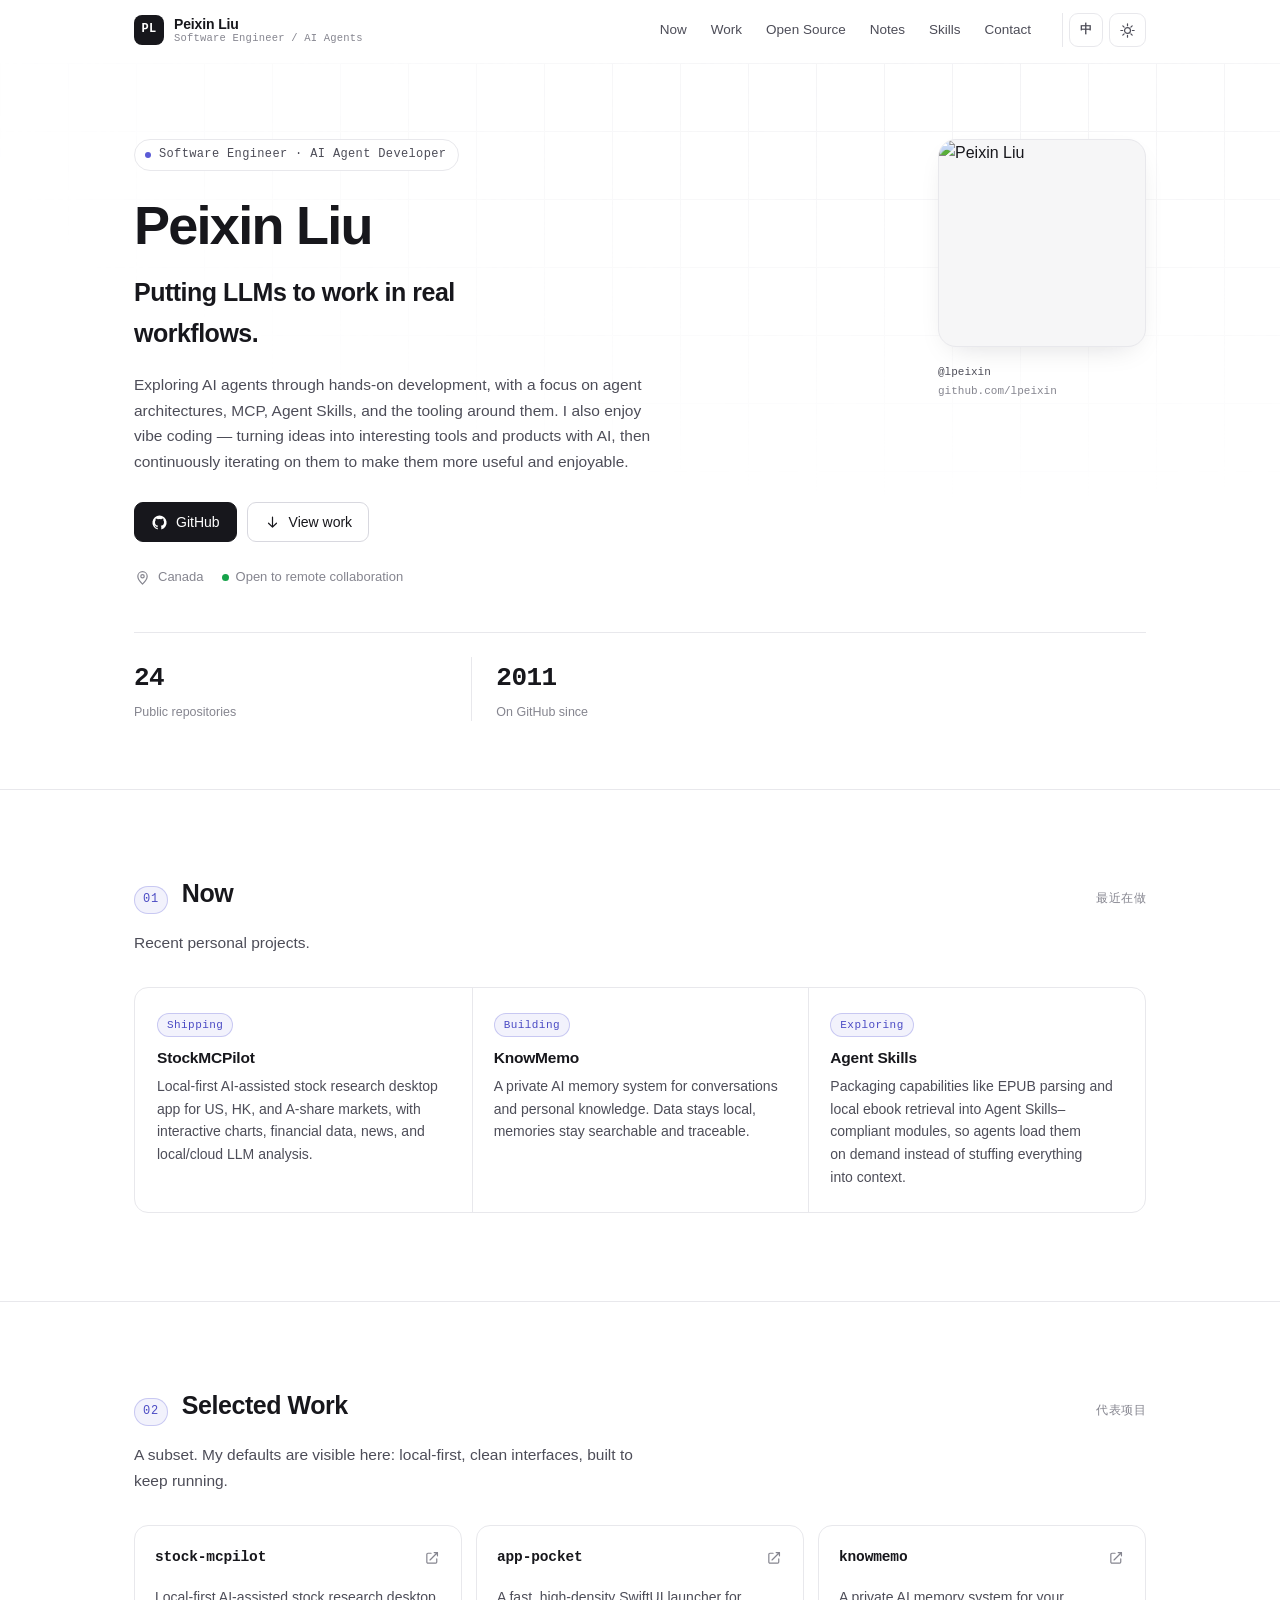
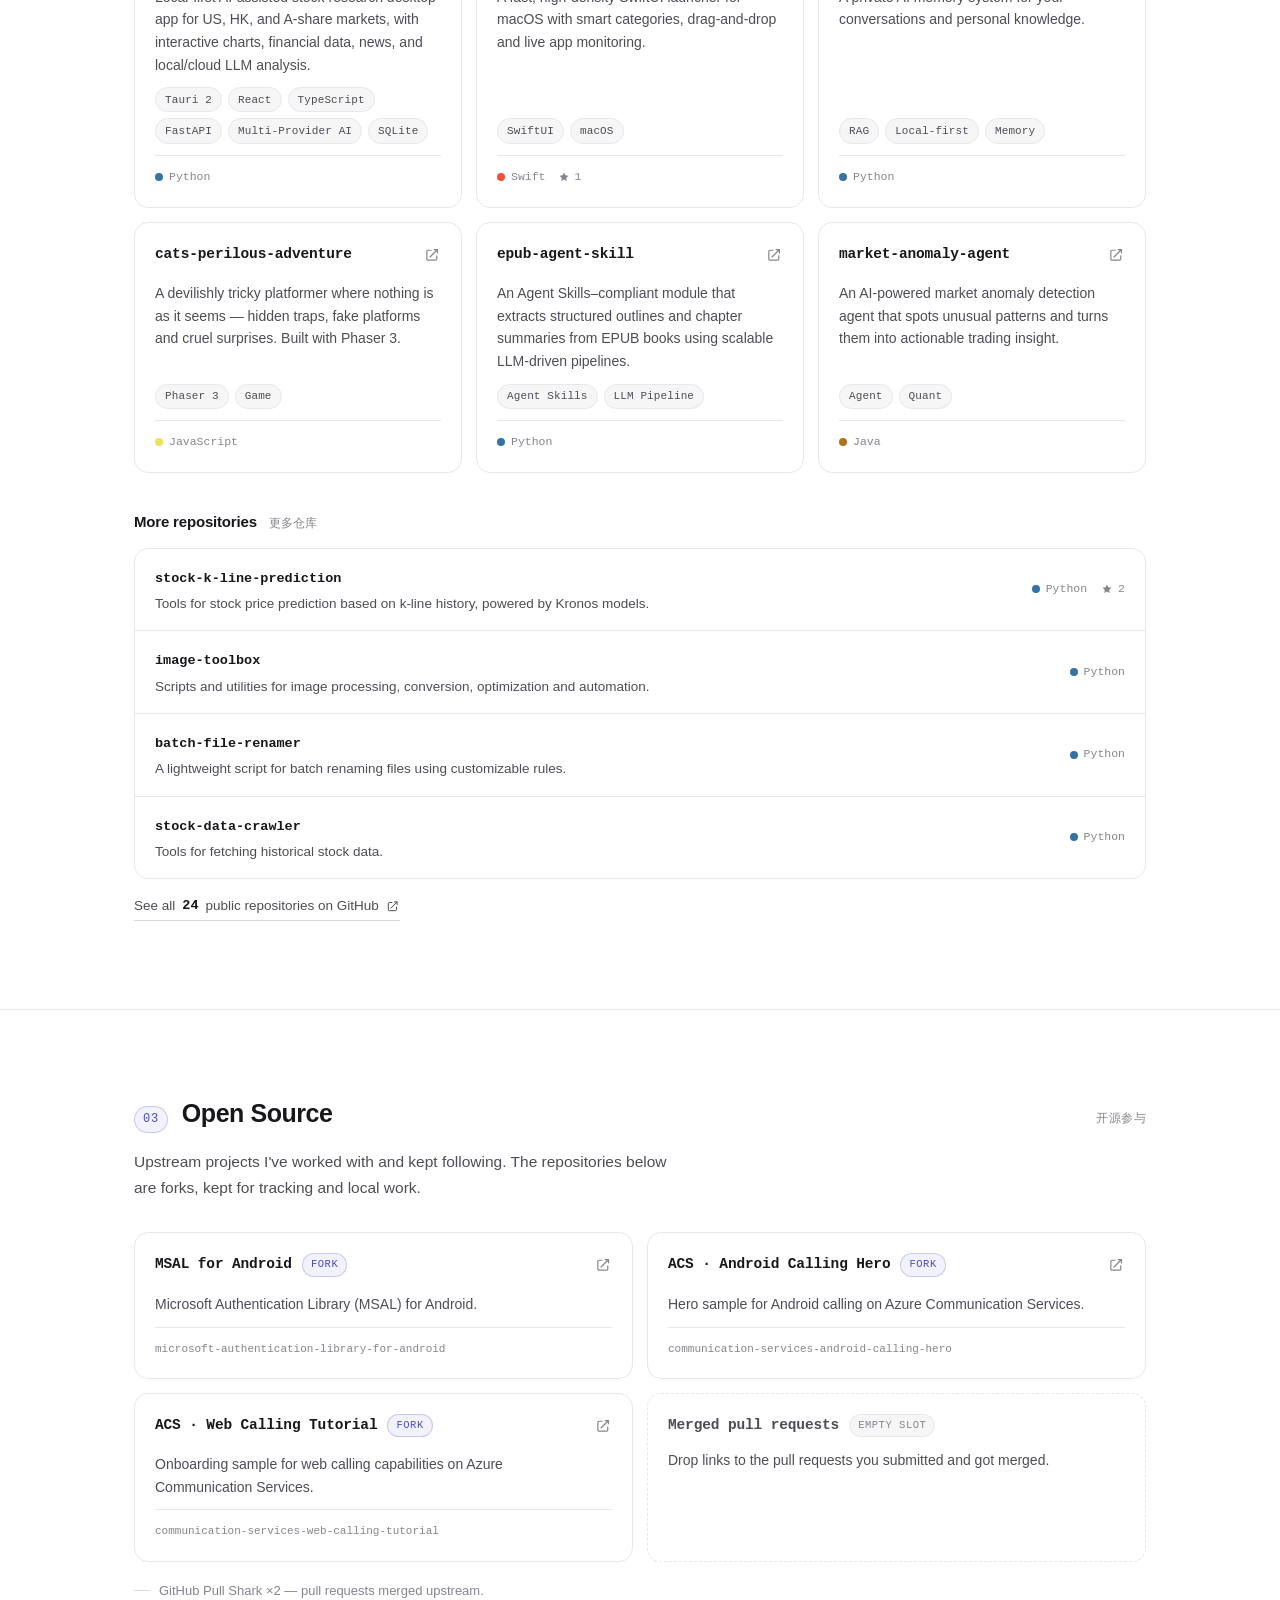
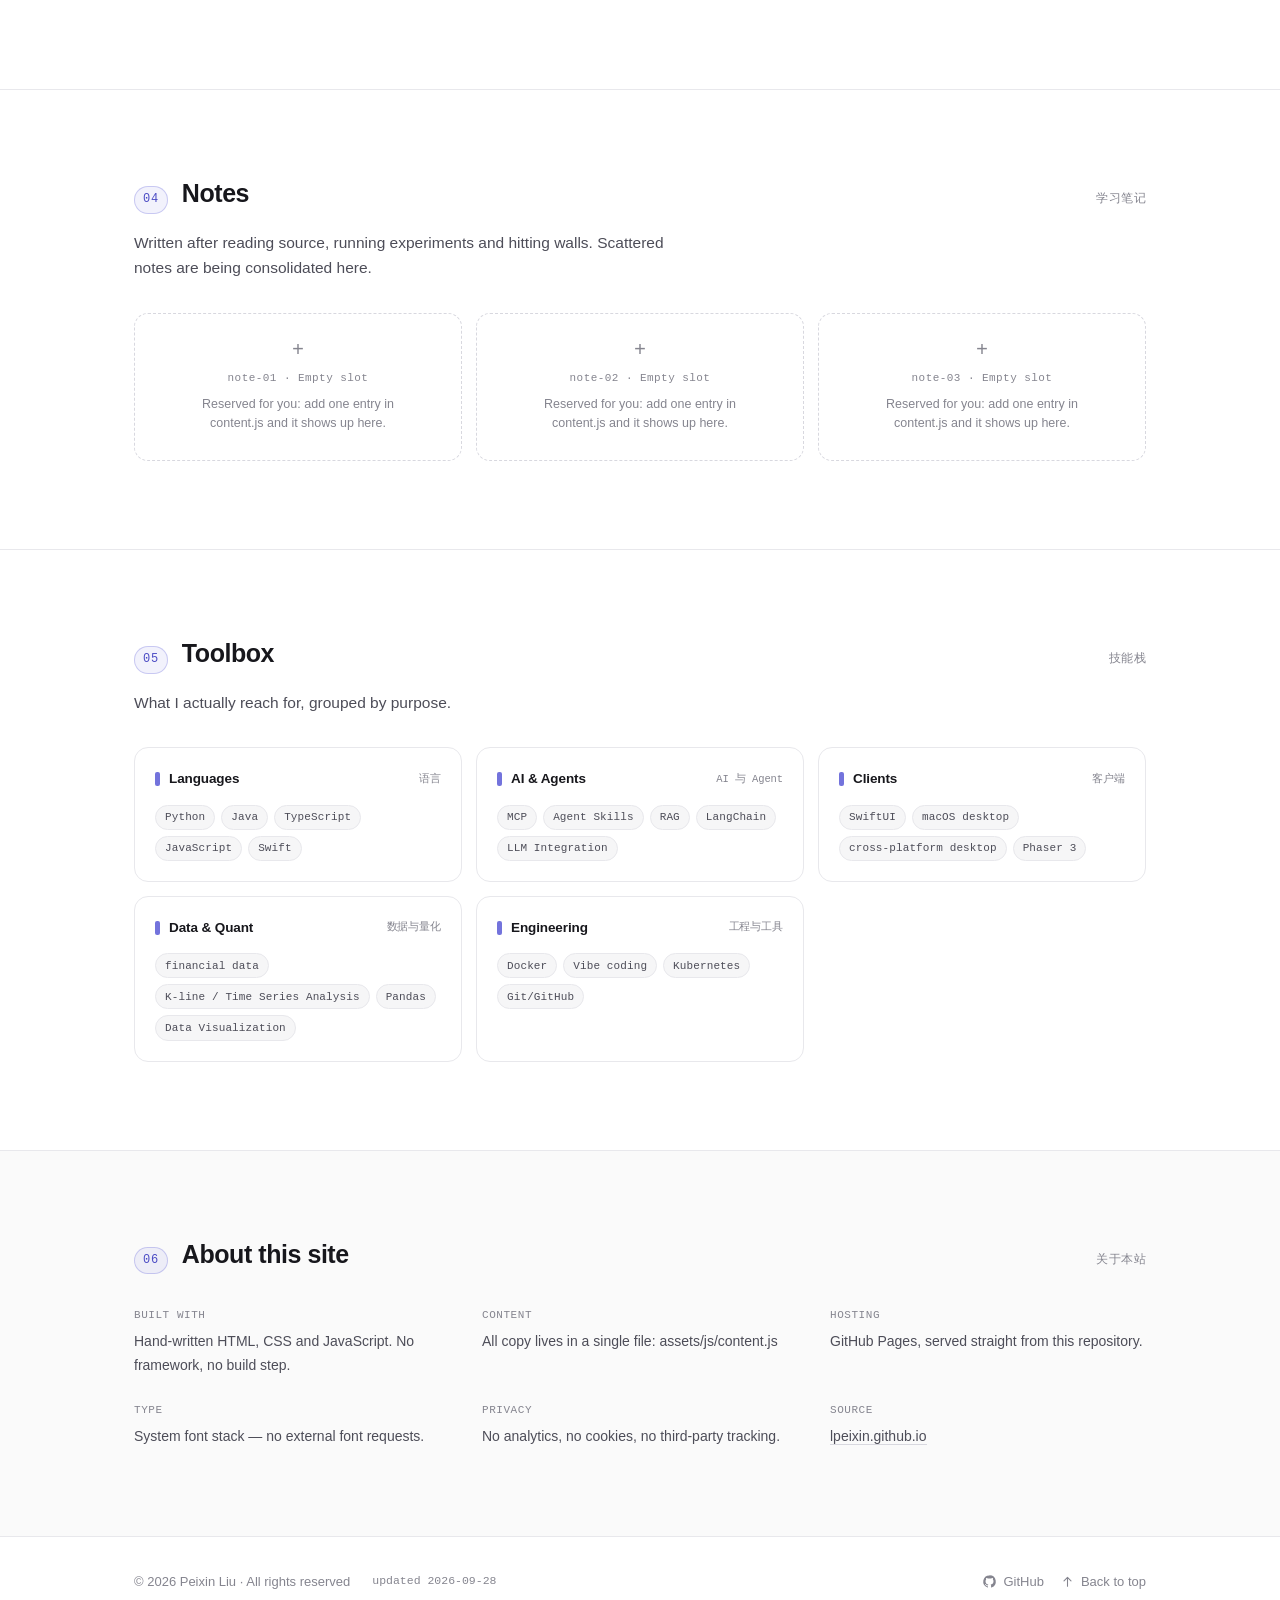
==== index.html @ 95c8e98b "initialize the project" ====
<!DOCTYPE html>
<html lang="zh-Hans" data-theme="light" data-lang="zh">
<head>
<meta charset="utf-8">
<meta name="viewport" content="width=device-width, initial-scale=1, viewport-fit=cover">

<title>Peixin Liu — 软件工程师 / AI Agent 开发者</title>
<meta name="description" content="专注探索 AI Agent 技术栈与应用开发，关注 Agent 架构、MCP、Agent Skills 等方向。也喜欢 Vibe Coding，通过 AI 快速把想法变成有趣的工具和产品，并不断迭代、打磨，让它们变得越来越好用。Exploring AI agents through hands-on development, with a focus on agent architectures, MCP, Agent Skills, and the tooling around them. I also enjoy vibe coding — turning ideas into interesting tools and products with AI, then continuously iterating on them to make them more useful and enjoyable.">
<meta name="author" content="Peixin Liu">
<meta name="color-scheme" content="light dark">

<meta property="og:type" content="website">
<meta property="og:title" content="Peixin Liu — 软件工程师 / AI Agent 开发者">
<meta property="og:description" content="专注探索 AI Agent 技术栈与应用开发，关注 Agent 架构、MCP、Agent Skills 等方向。Exploring AI agents through hands-on development, with a focus on agent architectures, MCP, Agent Skills, and the tooling around them.">
<meta property="og:url" content="https://lpeixin.github.io/">
<meta property="og:image" content="https://lpeixin.github.io/assets/og.png">
<meta name="twitter:card" content="summary_large_image">

<link rel="canonical" href="https://lpeixin.github.io/">
<link rel="icon" href="assets/favicon.svg" type="image/svg+xml">
<link rel="apple-touch-icon" href="assets/favicon.svg">
<link rel="preconnect" href="https://avatars.githubusercontent.com">

<link rel="stylesheet" href="assets/css/style.css">

<script type="application/ld+json">
{
  "@context": "https://schema.org",
  "@type": "Person",
  "name": "Peixin Liu",
  "alternateName": "lpeixin",
  "jobTitle": "Software Engineer",
  "description": "Software Engineer and AI Agent developer working on AI Agent development, agent architectures, MCP, Agent Skills, quantitative research and local-first knowledge tools.",
  "url": "https://lpeixin.github.io/",
  "image": "https://avatars.githubusercontent.com/u/1281563?v=4",
  "email": "mailto:",
  "sameAs": ["https://github.com/lpeixin"],
  "knowsAbout": ["AI Agents", "Model Context Protocol", "Agent Skills", "Python", "LangChain", "Swift", "SwiftUI", "Quantitative Research"]
}
</script>

<!-- 首屏防闪：在 CSS 生效前就把主题与语言定下来（此处内联是刻意的，不要外移）
     ?lang=zh|en 与 ?theme=light|dark 可以覆盖默认值，方便分享指定语言的链接 -->
<script>
(function () {
  try {
    var q = new URLSearchParams(location.search);

    var t = q.get('theme') || localStorage.getItem('site-theme');
    if (t !== 'light' && t !== 'dark') {
      t = matchMedia('(prefers-color-scheme: dark)').matches ? 'dark' : 'light';
    }
    document.documentElement.dataset.theme = t;

    var l = q.get('lang') || localStorage.getItem('site-lang');
    if (l !== 'zh' && l !== 'en') {
      l = (navigator.language || 'zh').toLowerCase().indexOf('zh') === 0 ? 'zh' : 'en';
    }
    document.documentElement.dataset.lang = l;
    document.documentElement.lang = l === 'zh' ? 'zh-Hans' : 'en';
  } catch (e) {}
})();
</script>
</head>

<body>
<a class="skip-link" href="#main">跳到主要内容 / Skip to content</a>

<header class="hdr" id="hdr">
  <div class="wrap hdr__in">
    <a class="brand" href="#top" aria-label="Peixin Liu">
      <span class="brand__mark" aria-hidden="true">PL</span>
      <span class="brand__text">
        <strong>Peixin Liu</strong>
        <em data-t="brand.sub"></em>
      </span>
    </a>

    <nav class="nav" id="nav" aria-label="主导航"></nav>

    <div class="hdr__tools">
      <button class="icobtn" id="langToggle" type="button" aria-label="切换语言 / Switch language">
        <span class="icobtn__label" id="langLabel">EN</span>
      </button>
      <button class="icobtn icobtn--icon" id="themeToggle" type="button" aria-label="切换主题 / Toggle theme">
        <svg class="ico ico--sun" viewBox="0 0 24 24" aria-hidden="true"><circle cx="12" cy="12" r="4.2"/><path d="M12 2.6v2.6M12 18.8v2.6M2.6 12h2.6M18.8 12h2.6M5.4 5.4l1.8 1.8M16.8 16.8l1.8 1.8M18.6 5.4l-1.8 1.8M7.2 16.8l-1.8 1.8"/></svg>
        <svg class="ico ico--moon" viewBox="0 0 24 24" aria-hidden="true"><path d="M20.5 14.3A8.6 8.6 0 0 1 9.7 3.5a8.6 8.6 0 1 0 10.8 10.8Z"/></svg>
      </button>
    </div>
  </div>
  <div class="hdr__progress" id="hdrProgress" aria-hidden="true"></div>
</header>

<main id="main">
  <!-- 所有板块由 assets/js/main.js 渲染，内容来自 assets/js/content.js -->
  <noscript>
    <div class="wrap" style="padding:64px 0">
      <h1>Peixin Liu</h1>
      <p>Software Engineer · AI Agent Developer</p>
      <p>
        <a href="https://github.com/lpeixin">GitHub</a> ·
        <!--<a href="mailto:"></a> -->
      </p>
      <p>这个站点需要 JavaScript 才能完整显示。 / This site needs JavaScript to render fully.</p>
    </div>
  </noscript>
</main>

<footer class="ftr" id="contact"></footer>

<div class="toast" id="toast" role="status" aria-live="polite"></div>

<script src="assets/js/content.js"></script>
<script src="assets/js/main.js"></script>
</body>
</html>
---- assets/css/style.css ----
/* ============================================================================
   Peixin Liu — personal homepage
   极简克制 + 单色强调。无框架、无构建、无外部字体请求。
   ----------------------------------------------------------------------------
   目录
   01 tokens      设计变量（亮 / 暗）
   02 base        重置与基础排版
   03 layout      容器、板块、板块标题
   04 header      顶栏、导航、工具按钮
   05 hero        首屏
   06 now         最近在做
   07 projects    代表项目 / 其他项目
   08 oss         开源参与
   09 notes       学习笔记 + 占位槽
   10 skills      技能栈
   11 colophon    关于本站
   12 footer      页脚
   13 toast       轻提示
   14 motion      入场动画
   15 components  补充组件
   16 responsive  断点
   ========================================================================== */

/* ── 01 tokens ───────────────────────────────────────────────────────────── */

:root {
  /* 中性色：亮色主题 */
  --bg:            #ffffff;
  --bg-sunk:       #fafafa;
  --surface:       #ffffff;
  --surface-2:     #f6f6f7;
  --border:        #e8e8ec;
  --border-strong: #d8d8df;
  --text:          #17171c;
  --text-2:        #4d4d58;
  --text-3:        #85858f;

  /* 唯一强调色 */
  --accent:        #5b5bd6;
  --accent-text:   #4b4bc4;
  --accent-tint:   rgba(91, 91, 214, 0.08);
  --accent-line:   rgba(91, 91, 214, 0.28);

  /* 语言标记色（仅用于小圆点） */
  --lang-py:   #3572a5;
  --lang-swift:#f05138;
  --lang-js:   #f1e05a;
  --lang-java: #b07219;

  --radius:    14px;
  --radius-sm: 9px;
  --radius-pill: 999px;

  --shadow-1: 0 1px 2px rgba(18, 18, 28, 0.04);
  --shadow-2: 0 10px 30px -14px rgba(18, 18, 28, 0.18);
  --shadow-3: 0 24px 60px -30px rgba(18, 18, 28, 0.28);

  --maxw: 1060px;
  --gutter: 24px;
  --hdr-h: 60px;

  --font-sans: -apple-system, BlinkMacSystemFont, "Segoe UI", "Noto Sans SC",
               "PingFang SC", "Hiragino Sans GB", "Microsoft YaHei", Roboto,
               Helvetica, Arial, sans-serif;
  --font-mono: ui-monospace, SFMono-Regular, "SF Mono", "JetBrains Mono",
               Menlo, Consolas, "Liberation Mono", monospace;

  --ease: cubic-bezier(0.22, 0.61, 0.36, 1);
}

[data-theme="dark"] {
  --bg:            #0c0c0f;
  --bg-sunk:       #101014;
  --surface:       #131317;
  --surface-2:     #191920;
  --border:        #26262e;
  --border-strong: #383843;
  --text:          #ececf1;
  --text-2:        #b0b0bd;
  --text-3:        #7e7e8c;

  --accent:        #9b9bf5;
  --accent-text:   #adadfa;
  --accent-tint:   rgba(155, 155, 245, 0.12);
  --accent-line:   rgba(155, 155, 245, 0.34);

  --lang-js: #e8d94e;

  --shadow-1: 0 1px 2px rgba(0, 0, 0, 0.4);
  --shadow-2: 0 10px 30px -14px rgba(0, 0, 0, 0.7);
  --shadow-3: 0 24px 60px -30px rgba(0, 0, 0, 0.9);
}

/* ── 02 base ─────────────────────────────────────────────────────────────── */

*, *::before, *::after { box-sizing: border-box; }

html {
  scroll-behavior: smooth;
  scroll-padding-top: calc(var(--hdr-h) + 24px);
  -webkit-text-size-adjust: 100%;
}

body {
  margin: 0;
  background: var(--bg);
  color: var(--text);
  font-family: var(--font-sans);
  font-size: 16px;
  line-height: 1.65;
  -webkit-font-smoothing: antialiased;
  -moz-osx-font-smoothing: grayscale;
  font-feature-settings: "kern" 1;
}

h1, h2, h3, h4 {
  margin: 0;
  font-weight: 620;
  letter-spacing: -0.018em;
  line-height: 1.2;
  text-wrap: balance;
}

p { margin: 0; text-wrap: pretty; }

a {
  color: inherit;
  text-decoration: none;
}

a:hover { color: var(--accent-text); }

ul, ol { margin: 0; padding: 0; list-style: none; }

img { max-width: 100%; display: block; }

button {
  font: inherit;
  color: inherit;
  background: none;
  border: 0;
  cursor: pointer;
}

svg.ico {
  width: 17px;
  height: 17px;
  fill: none;
  stroke: currentColor;
  stroke-width: 1.7;
  stroke-linecap: round;
  stroke-linejoin: round;
}

::selection {
  background: var(--accent);
  color: #fff;
}

:focus-visible {
  outline: 2px solid var(--accent);
  outline-offset: 3px;
  border-radius: 4px;
}

.skip-link {
  position: fixed;
  top: 8px;
  left: 8px;
  z-index: 200;
  padding: 10px 16px;
  border-radius: var(--radius-sm);
  background: var(--accent);
  color: #fff;
  font-size: 14px;
  transform: translateY(-160%);
  transition: transform 0.2s var(--ease);
}
.skip-link:focus { transform: translateY(0); color: #fff; }

.mono {
  font-family: var(--font-mono);
  font-variant-numeric: tabular-nums;
}

/* ── 03 layout ───────────────────────────────────────────────────────────── */

.wrap {
  width: 100%;
  max-width: var(--maxw);
  margin-inline: auto;
  padding-inline: var(--gutter);
}

.sec {
  padding-block: clamp(56px, 8vw, 88px);
  border-top: 1px solid var(--border);
  /* 锚点定位只靠 html 的 scroll-padding-top；这里不要再加 scroll-margin，
     两者会叠加，把目标板块推到导航高亮的判定线以下，导致高亮慢一节。 */
}

.sec:first-child { border-top: 0; }

.sec--sunk { background: var(--bg-sunk); }

.sec-head {
  display: flex;
  align-items: baseline;
  gap: 14px;
  flex-wrap: wrap;
  margin-bottom: 32px;
}

.sec-idx {
  font-family: var(--font-mono);
  font-size: 12px;
  font-weight: 500;
  letter-spacing: 0.06em;
  color: var(--accent-text);
  padding: 3px 8px;
  border: 1px solid var(--accent-line);
  border-radius: var(--radius-pill);
  background: var(--accent-tint);
}

.sec-title {
  font-size: clamp(20px, 2.4vw, 25px);
}

.sec-alt {
  font-family: var(--font-mono);
  font-size: 12px;
  letter-spacing: 0.04em;
  color: var(--text-3);
  margin-left: auto;
}

.sec-lede {
  max-width: 62ch;
  margin: -18px 0 32px;
  color: var(--text-2);
  font-size: 15.5px;
}

.sec-head + .sec-lede { margin-top: -16px; }

/* ── 04 header ───────────────────────────────────────────────────────────── */

.hdr {
  position: sticky;
  top: 0;
  z-index: 100;
  background: color-mix(in srgb, var(--bg) 82%, transparent);
  backdrop-filter: saturate(180%) blur(14px);
  -webkit-backdrop-filter: saturate(180%) blur(14px);
  border-bottom: 1px solid transparent;
  transition: border-color 0.25s var(--ease), background 0.25s var(--ease);
}

.hdr.is-stuck {
  border-bottom-color: var(--border);
  background: color-mix(in srgb, var(--bg) 92%, transparent);
}

.hdr__in {
  height: var(--hdr-h);
  display: flex;
  align-items: center;
  gap: 20px;
}

.brand {
  display: flex;
  align-items: center;
  gap: 10px;
  flex: 0 0 auto;
}
.brand:hover strong { color: var(--accent-text); }

.brand__mark {
  width: 30px;
  height: 30px;
  display: grid;
  place-items: center;
  border-radius: 8px;
  background: var(--text);
  color: var(--bg);
  font-family: var(--font-mono);
  font-size: 12px;
  font-weight: 600;
  letter-spacing: 0.02em;
  transition: background 0.2s var(--ease);
}
.brand:hover .brand__mark { background: var(--accent); }

.brand__text {
  display: flex;
  flex-direction: column;
  line-height: 1.15;
}
.brand__text strong {
  font-size: 14px;
  font-weight: 600;
  letter-spacing: -0.01em;
  transition: color 0.2s var(--ease);
}
.brand__text em {
  font-style: normal;
  font-family: var(--font-mono);
  font-size: 10.5px;
  color: var(--text-3);
  letter-spacing: 0.02em;
}

.nav {
  display: flex;
  align-items: center;
  gap: 2px;
  margin-left: auto;
  overflow-x: auto;
  scrollbar-width: none;
}
.nav::-webkit-scrollbar { display: none; }

.nav a {
  position: relative;
  padding: 7px 11px;
  border-radius: var(--radius-sm);
  font-size: 13.5px;
  color: var(--text-2);
  white-space: nowrap;
  transition: color 0.18s var(--ease), background 0.18s var(--ease);
}
.nav a:hover { color: var(--text); background: var(--surface-2); }
.nav a[aria-current="true"] {
  color: var(--accent-text);
  background: var(--accent-tint);
}

.hdr__tools {
  display: flex;
  align-items: center;
  gap: 6px;
  flex: 0 0 auto;
  padding-left: 6px;
  border-left: 1px solid var(--border);
}

.icobtn {
  display: inline-grid;
  place-items: center;
  min-width: 34px;
  height: 34px;
  padding: 0 9px;
  border: 1px solid var(--border);
  border-radius: var(--radius-sm);
  background: var(--surface);
  color: var(--text-2);
  transition: border-color 0.18s var(--ease), color 0.18s var(--ease),
              background 0.18s var(--ease);
}
.icobtn:hover {
  border-color: var(--border-strong);
  color: var(--text);
  background: var(--surface-2);
}
.icobtn__label {
  font-family: var(--font-mono);
  font-size: 11.5px;
  font-weight: 600;
  letter-spacing: 0.06em;
}

.ico--moon { display: none; }
[data-theme="dark"] .ico--sun { display: none; }
[data-theme="dark"] .ico--moon { display: block; }

.hdr__progress {
  height: 2px;
  width: 0;
  background: var(--accent);
  opacity: 0.85;
  transition: width 0.1s linear;
}

/* ── 05 hero ─────────────────────────────────────────────────────────────── */

.hero {
  padding-block: clamp(48px, 7vw, 76px) clamp(44px, 6vw, 68px);
  border-top: 0;
  position: relative;
  overflow: hidden;
}

/* 极轻的网格底纹，只在首屏出现，用来托住留白 */
.hero::before {
  content: "";
  position: absolute;
  inset: 0;
  background-image:
    linear-gradient(to right, var(--border) 1px, transparent 1px),
    linear-gradient(to bottom, var(--border) 1px, transparent 1px);
  background-size: 68px 68px;
  mask-image: radial-gradient(120% 90% at 78% 0%, #000 0%, transparent 68%);
  -webkit-mask-image: radial-gradient(120% 90% at 78% 0%, #000 0%, transparent 68%);
  opacity: 0.55;
  pointer-events: none;
}
[data-theme="dark"] .hero::before { opacity: 0.3; }

.hero__in { position: relative; }

.hero__grid {
  display: grid;
  grid-template-columns: minmax(0, 1fr) 208px;
  gap: clamp(32px, 5vw, 64px);
  align-items: start;
}

.kicker {
  display: inline-flex;
  align-items: center;
  gap: 8px;
  font-family: var(--font-mono);
  font-size: 12px;
  letter-spacing: 0.03em;
  color: var(--text-2);
  padding: 5px 12px 5px 10px;
  border: 1px solid var(--border);
  border-radius: var(--radius-pill);
  background: var(--surface);
  margin-bottom: 22px;
}
.kicker__dot {
  width: 6px;
  height: 6px;
  border-radius: 50%;
  background: var(--accent);
}

.hero__name {
  font-size: clamp(34px, 5.4vw, 54px);
  letter-spacing: -0.032em;
  font-weight: 680;
}

.hero__headline {
  margin-top: 14px;
  font-size: clamp(19px, 2.5vw, 25px);
  font-weight: 560;
  letter-spacing: -0.02em;
  color: var(--text);
  max-width: 26ch;
}

.hero__sub {
  margin-top: 18px;
  max-width: 60ch;
  color: var(--text-2);
  font-size: 15.5px;
}

.hero__actions {
  display: flex;
  flex-wrap: wrap;
  gap: 10px;
  margin-top: 28px;
}

.btn {
  display: inline-flex;
  align-items: center;
  gap: 8px;
  height: 40px;
  padding: 0 16px;
  border: 1px solid var(--border-strong);
  border-radius: var(--radius-sm);
  background: var(--surface);
  color: var(--text);
  font-size: 14px;
  font-weight: 520;
  transition: transform 0.16s var(--ease), border-color 0.16s var(--ease),
              background 0.16s var(--ease), box-shadow 0.16s var(--ease);
}
.btn:hover {
  transform: translateY(-1px);
  border-color: var(--accent-line);
  box-shadow: var(--shadow-2);
  color: var(--text);
}
.btn:active { transform: translateY(0); }

.btn--primary {
  background: var(--text);
  border-color: var(--text);
  color: var(--bg);
}
.btn--primary:hover {
  background: var(--accent);
  border-color: var(--accent);
  color: #fff;
}

.btn__ico { width: 15px; height: 15px; }

.hero__meta {
  display: flex;
  flex-wrap: wrap;
  align-items: center;
  gap: 8px 18px;
  margin-top: 24px;
  font-size: 13px;
  color: var(--text-3);
}
.hero__meta span { display: inline-flex; align-items: center; gap: 7px; }

.status-dot {
  width: 7px;
  height: 7px;
  border-radius: 50%;
  background: #16a34a;
  box-shadow: 0 0 0 0 rgba(22, 163, 74, 0.5);
  animation: pulse 2.6s infinite;
}
[data-theme="dark"] .status-dot { background: #4ade80; }

@keyframes pulse {
  0%   { box-shadow: 0 0 0 0 rgba(22, 163, 74, 0.45); }
  70%  { box-shadow: 0 0 0 7px rgba(22, 163, 74, 0); }
  100% { box-shadow: 0 0 0 0 rgba(22, 163, 74, 0); }
}

.hero__aside {
  display: flex;
  flex-direction: column;
  gap: 16px;
}

.avatar {
  width: 100%;
  height: auto;            /* 必须显式写 auto，否则会被 <img> 的 height 属性顶掉 aspect-ratio */
  aspect-ratio: 1;
  border-radius: 18px;
  border: 1px solid var(--border);
  background: var(--surface-2);
  object-fit: cover;
  box-shadow: var(--shadow-2);
}

.avatar-cap {
  font-family: var(--font-mono);
  font-size: 11px;
  line-height: 1.7;
  color: var(--text-3);
}
.avatar-cap b { color: var(--text-2); font-weight: 500; }

.stats {
  display: grid;
  grid-template-columns: repeat(3, minmax(0, 1fr));
  gap: 0;
  margin-top: 44px;
  border-top: 1px solid var(--border);
  padding-top: 24px;
}

.stat { padding-right: 20px; }
.stat + .stat {
  padding-left: 24px;
  border-left: 1px solid var(--border);
}

.stat__n {
  font-family: var(--font-mono);
  font-size: clamp(21px, 2.6vw, 26px);
  font-weight: 600;
  letter-spacing: -0.02em;
  font-variant-numeric: tabular-nums;
}
.stat__l {
  margin-top: 3px;
  font-size: 12.5px;
  color: var(--text-3);
  line-height: 1.45;
}

/* ── 06 now ──────────────────────────────────────────────────────────────── */

.now {
  display: grid;
  grid-template-columns: repeat(auto-fit, minmax(268px, 1fr));
  gap: 0;
  border: 1px solid var(--border);
  border-radius: var(--radius);
  overflow: hidden;
  background: var(--surface);
}

.now__item {
  padding: 22px 22px 24px;
  border-right: 1px solid var(--border);
  border-bottom: 1px solid var(--border);
  margin-bottom: -1px;
  margin-right: -1px;
  transition: background 0.2s var(--ease);
}
.now__item:hover { background: var(--surface-2); }

.now__tag {
  display: inline-block;
  font-family: var(--font-mono);
  font-size: 11px;
  letter-spacing: 0.04em;
  color: var(--accent-text);
  background: var(--accent-tint);
  border: 1px solid var(--accent-line);
  border-radius: var(--radius-pill);
  padding: 2px 9px;
  margin-bottom: 12px;
}

.now__t {
  font-size: 15.5px;
  font-weight: 600;
  letter-spacing: -0.012em;
}

.now__d {
  margin-top: 7px;
  font-size: 14px;
  color: var(--text-2);
  line-height: 1.62;
}

/* ── 07 projects ─────────────────────────────────────────────────────────── */

.grid-cards {
  display: grid;
  grid-template-columns: repeat(auto-fill, minmax(300px, 1fr));
  gap: 14px;
}

.card {
  position: relative;
  display: flex;
  flex-direction: column;
  gap: 11px;
  padding: 20px;
  border: 1px solid var(--border);
  border-radius: var(--radius);
  background: var(--surface);
  transition: transform 0.18s var(--ease), border-color 0.18s var(--ease),
              box-shadow 0.18s var(--ease);
}
.card:hover {
  transform: translateY(-2px);
  border-color: var(--border-strong);
  box-shadow: var(--shadow-2);
}

.card__top {
  display: flex;
  align-items: flex-start;
  gap: 10px;
}

.card__name {
  font-family: var(--font-mono);
  font-size: 14.5px;
  font-weight: 600;
  letter-spacing: -0.01em;
  min-width: 0;
  overflow-wrap: anywhere;
}
.card:hover .card__name { color: var(--accent-text); }

.card__arrow {
  margin-left: auto;
  margin-top: 2px;
  flex: 0 0 auto;
  color: var(--text-3);
  transition: transform 0.18s var(--ease), color 0.18s var(--ease);
}
.card:hover .card__arrow {
  color: var(--accent-text);
  transform: translate(2px, -2px);
}

.card__desc {
  font-size: 14px;
  color: var(--text-2);
  line-height: 1.62;
  flex: 1;
}

.card__foot {
  display: flex;
  align-items: center;
  flex-wrap: wrap;
  gap: 8px 12px;
  padding-top: 12px;
  border-top: 1px solid var(--border);
  font-size: 12px;
  color: var(--text-3);
}

.langdot {
  display: inline-flex;
  align-items: center;
  gap: 6px;
  font-family: var(--font-mono);
  font-size: 11.5px;
}
.langdot i {
  width: 8px;
  height: 8px;
  border-radius: 50%;
  background: var(--border-strong);
}
.langdot[data-lang="Python"] i     { background: var(--lang-py); }
.langdot[data-lang="Swift"] i      { background: var(--lang-swift); }
.langdot[data-lang="JavaScript"] i { background: var(--lang-js); }
.langdot[data-lang="TypeScript"] i { background: #3178c6; }
.langdot[data-lang="Java"] i       { background: var(--lang-java); }
.langdot[data-lang="HTML"] i       { background: #e34c26; }

.card__stat {
  display: inline-flex;
  align-items: center;
  gap: 5px;
  font-family: var(--font-mono);
  font-size: 11.5px;
}
.card__stat svg {
  width: 12px;
  height: 12px;
  fill: currentColor;
  stroke: none;
}

.tags {
  display: flex;
  flex-wrap: wrap;
  gap: 6px;
}

.tag {
  font-family: var(--font-mono);
  font-size: 11px;
  letter-spacing: 0.01em;
  color: var(--text-2);
  background: var(--surface-2);
  border: 1px solid var(--border);
  border-radius: var(--radius-pill);
  padding: 2.5px 9px;
  white-space: nowrap;
}

/* 紧凑列表（其他项目） */
.list-rows {
  margin-top: 14px;
  border: 1px solid var(--border);
  border-radius: var(--radius);
  overflow: hidden;
  background: var(--surface);
}

.row {
  display: grid;
  grid-template-columns: minmax(0, 1fr) auto;
  align-items: center;
  gap: 16px;
  padding: 15px 20px;
  border-bottom: 1px solid var(--border);
  transition: background 0.16s var(--ease);
}
.row:last-child { border-bottom: 0; }
.row:hover { background: var(--surface-2); }

.row__main { min-width: 0; }

.row__name {
  font-family: var(--font-mono);
  font-size: 13.5px;
  font-weight: 600;
  display: inline-flex;
  align-items: center;
  gap: 9px;
}
.row:hover .row__name { color: var(--accent-text); }

.row__desc {
  margin-top: 3px;
  font-size: 13.5px;
  color: var(--text-2);
  overflow: hidden;
  text-overflow: ellipsis;
  white-space: nowrap;
}

.row__side {
  display: flex;
  align-items: center;
  gap: 14px;
  font-size: 12px;
  color: var(--text-3);
}

/* ── 08 oss ──────────────────────────────────────────────────────────────── */

.oss-grid {
  display: grid;
  grid-template-columns: repeat(auto-fill, minmax(420px, 1fr));
  gap: 14px;
}

.badge {
  font-family: var(--font-mono);
  font-size: 10.5px;
  letter-spacing: 0.05em;
  text-transform: uppercase;
  padding: 2px 8px;
  border-radius: var(--radius-pill);
  border: 1px solid var(--border);
  color: var(--text-3);
  background: var(--surface-2);
  white-space: nowrap;
}
.badge--fork { color: var(--accent-text); border-color: var(--accent-line); background: var(--accent-tint); }

/* ── 09 notes / slots ────────────────────────────────────────────────────── */

.slot {
  display: grid;
  place-content: center;
  justify-items: center;
  gap: 8px;
  min-height: 148px;
  padding: 22px;
  border: 1px dashed var(--border-strong);
  border-radius: var(--radius);
  background: transparent;
  text-align: center;
  transition: border-color 0.18s var(--ease), background 0.18s var(--ease);
}
.slot:hover {
  border-color: var(--accent-line);
  background: var(--accent-tint);
}

.slot__plus {
  font-family: var(--font-mono);
  font-size: 20px;
  line-height: 1;
  color: var(--text-3);
}

.slot__label {
  font-family: var(--font-mono);
  font-size: 11px;
  letter-spacing: 0.04em;
  color: var(--text-3);
}

.slot__hint {
  font-size: 12.5px;
  color: var(--text-3);
  max-width: 30ch;
  line-height: 1.5;
}

/* ── 10 skills ───────────────────────────────────────────────────────────── */

.skills {
  display: grid;
  grid-template-columns: repeat(auto-fit, minmax(260px, 1fr));
  gap: 14px;
}

.skillbox {
  padding: 20px;
  border: 1px solid var(--border);
  border-radius: var(--radius);
  background: var(--surface);
}

.skillbox__h {
  display: flex;
  align-items: center;
  gap: 9px;
  font-size: 13.5px;
  font-weight: 600;
  letter-spacing: -0.008em;
  margin-bottom: 14px;
}
.skillbox__h i {
  width: 5px;
  height: 14px;
  border-radius: 2px;
  background: var(--accent);
  opacity: 0.85;
}
.skillbox__h em {
  margin-left: auto;
  font-style: normal;
  font-family: var(--font-mono);
  font-size: 10.5px;
  font-weight: 400;
  color: var(--text-3);
}

/* ── 11 colophon ─────────────────────────────────────────────────────────── */

.colophon {
  display: grid;
  grid-template-columns: repeat(auto-fit, minmax(230px, 1fr));
  gap: 24px 32px;
}

.colo__k {
  font-family: var(--font-mono);
  font-size: 11px;
  letter-spacing: 0.05em;
  text-transform: uppercase;
  color: var(--text-3);
  margin-bottom: 6px;
}
.colo__v { font-size: 14px; color: var(--text-2); }
.colo__v a { border-bottom: 1px solid var(--border-strong); }
.colo__v a:hover { border-bottom-color: var(--accent); }

/* ── 12 footer ───────────────────────────────────────────────────────────── */

.ftr {
  border-top: 1px solid var(--border);
  background: var(--bg);
  padding-block: 34px;
}

.ftr__in {
  display: flex;
  flex-wrap: wrap;
  align-items: center;
  gap: 12px 22px;
  font-size: 13px;
  color: var(--text-3);
}

.ftr__links {
  display: flex;
  flex-wrap: wrap;
  gap: 16px;
  margin-left: auto;
}
.ftr__links a,
.ftr__links button {
  display: inline-flex;
  align-items: center;
  gap: 6px;
  color: var(--text-3);
  font-size: 13px;
  transition: color 0.16s var(--ease);
}
.ftr__links a:hover,
.ftr__links button:hover { color: var(--accent-text); }
.ftr__links svg.ico { width: 15px; height: 15px; }

.ftr__top {
  font-family: var(--font-mono);
  font-size: 11.5px;
}

/* ── 13 toast ────────────────────────────────────────────────────────────── */

.toast {
  position: fixed;
  left: 50%;
  bottom: 26px;
  z-index: 300;
  transform: translate(-50%, 14px);
  padding: 9px 16px;
  border-radius: var(--radius-pill);
  border: 1px solid var(--border-strong);
  background: var(--text);
  color: var(--bg);
  font-size: 13px;
  opacity: 0;
  pointer-events: none;
  transition: opacity 0.22s var(--ease), transform 0.22s var(--ease);
}
.toast.is-on { opacity: 1; transform: translate(-50%, 0); }

/* ── 14 motion ───────────────────────────────────────────────────────────── */

.reveal {
  opacity: 0;
  transform: translateY(12px);
  transition: opacity 0.5s var(--ease), transform 0.5s var(--ease);
}
.reveal.is-in { opacity: 1; transform: none; }

/* ── 15 components ───────────────────────────────────────────────────────── */

svg.ico--fill { fill: currentColor; stroke: none; }

/* 板块内部的二级分组标题 */
.subhead {
  display: flex;
  align-items: baseline;
  gap: 12px;
  margin-top: 40px;
}
.subhead h3 {
  font-size: 15px;
  font-weight: 600;
  letter-spacing: -0.012em;
}
.subhead span {
  font-family: var(--font-mono);
  font-size: 11.5px;
  color: var(--text-3);
}

.see-all { margin-top: 16px; font-size: 13.5px; }
.see-all a {
  display: inline-flex;
  align-items: center;
  gap: 7px;
  color: var(--text-2);
  padding-bottom: 2px;
  border-bottom: 1px solid var(--border-strong);
}
.see-all a:hover { color: var(--accent-text); border-bottom-color: var(--accent-line); }
.see-all svg.ico { width: 14px; height: 14px; }
.see-all b { font-family: var(--font-mono); font-weight: 600; color: var(--text); }

.note-line {
  display: flex;
  align-items: center;
  gap: 9px;
  margin-top: 18px;
  font-size: 13px;
  color: var(--text-3);
}
.note-line::before {
  content: "";
  flex: 0 0 auto;
  width: 16px;
  height: 1px;
  background: var(--border-strong);
}

.repo-path {
  font-family: var(--font-mono);
  font-size: 11px;
  color: var(--text-3);
  overflow: hidden;
  text-overflow: ellipsis;
  white-space: nowrap;
}

/* 占位卡片：与真实卡片区分，一眼看出是留给未来的位置 */
.card--slot {
  border-style: dashed;
  background: transparent;
}
.card--slot:hover {
  transform: none;
  box-shadow: none;
  border-color: var(--accent-line);
  background: var(--accent-tint);
}
.card--slot .card__name { color: var(--text-2); }

/* ── 16 responsive ───────────────────────────────────────────────────────── */

@media (max-width: 880px) {
  .hero__grid { grid-template-columns: minmax(0, 1fr); }
  .hero__aside {
    order: -1;
    flex-direction: row;
    align-items: center;
    gap: 14px;
  }
  .avatar {
    width: 76px;
    height: 76px;
    flex: 0 0 auto;
    border-radius: 14px;
    box-shadow: none;
  }
  .avatar-cap { font-size: 11px; }
  .stat__l { font-size: 11.5px; }
}

@media (max-width: 760px) {
  /* 导航换到第二行：六个入口全部可见，不用横向滚动 */
  :root { --gutter: 20px; --hdr-h: 88px; }
  .hdr__in {
    height: auto;
    flex-wrap: wrap;
    gap: 4px 14px;
    padding-block: 9px 0;
  }
  .brand__text em { display: none; }
  .hdr__tools { margin-left: auto; border-left: 0; padding-left: 0; }
  .nav {
    order: 3;
    width: 100%;
    margin-left: 0;
    gap: 2px;
    padding-bottom: 8px;
  }
  .nav a { padding: 5px 10px; font-size: 13px; }

  .sec-alt { display: none; }
  .subhead { margin-top: 32px; }

  .row { grid-template-columns: minmax(0, 1fr); gap: 6px; }
  .row__desc { white-space: normal; }
  .row__side { padding-top: 2px; }
}

@media (max-width: 520px) {
  .stats { grid-template-columns: repeat(2, minmax(0, 1fr)); row-gap: 18px; }
  .stat:nth-child(odd) { padding-left: 0; border-left: 0; }
  .stat:nth-child(even) { padding-left: 20px; border-left: 1px solid var(--border); }
  /* 窄屏下强制单列，避免 minmax 的固定下限把卡片撑出容器 */
  .grid-cards,
  .oss-grid,
  .skills,
  .now,
  .colophon { grid-template-columns: minmax(0, 1fr); }
}

@media (prefers-reduced-motion: reduce) {
  html { scroll-behavior: auto; }
  *, *::before, *::after {
    animation-duration: 0.001ms !important;
    animation-iteration-count: 1 !important;
    transition-duration: 0.001ms !important;
  }
  .reveal { opacity: 1; transform: none; }
}

@media print {
  .hdr, .toast, .ftr__links, .hero::before { display: none; }
  .sec { break-inside: avoid; }
}
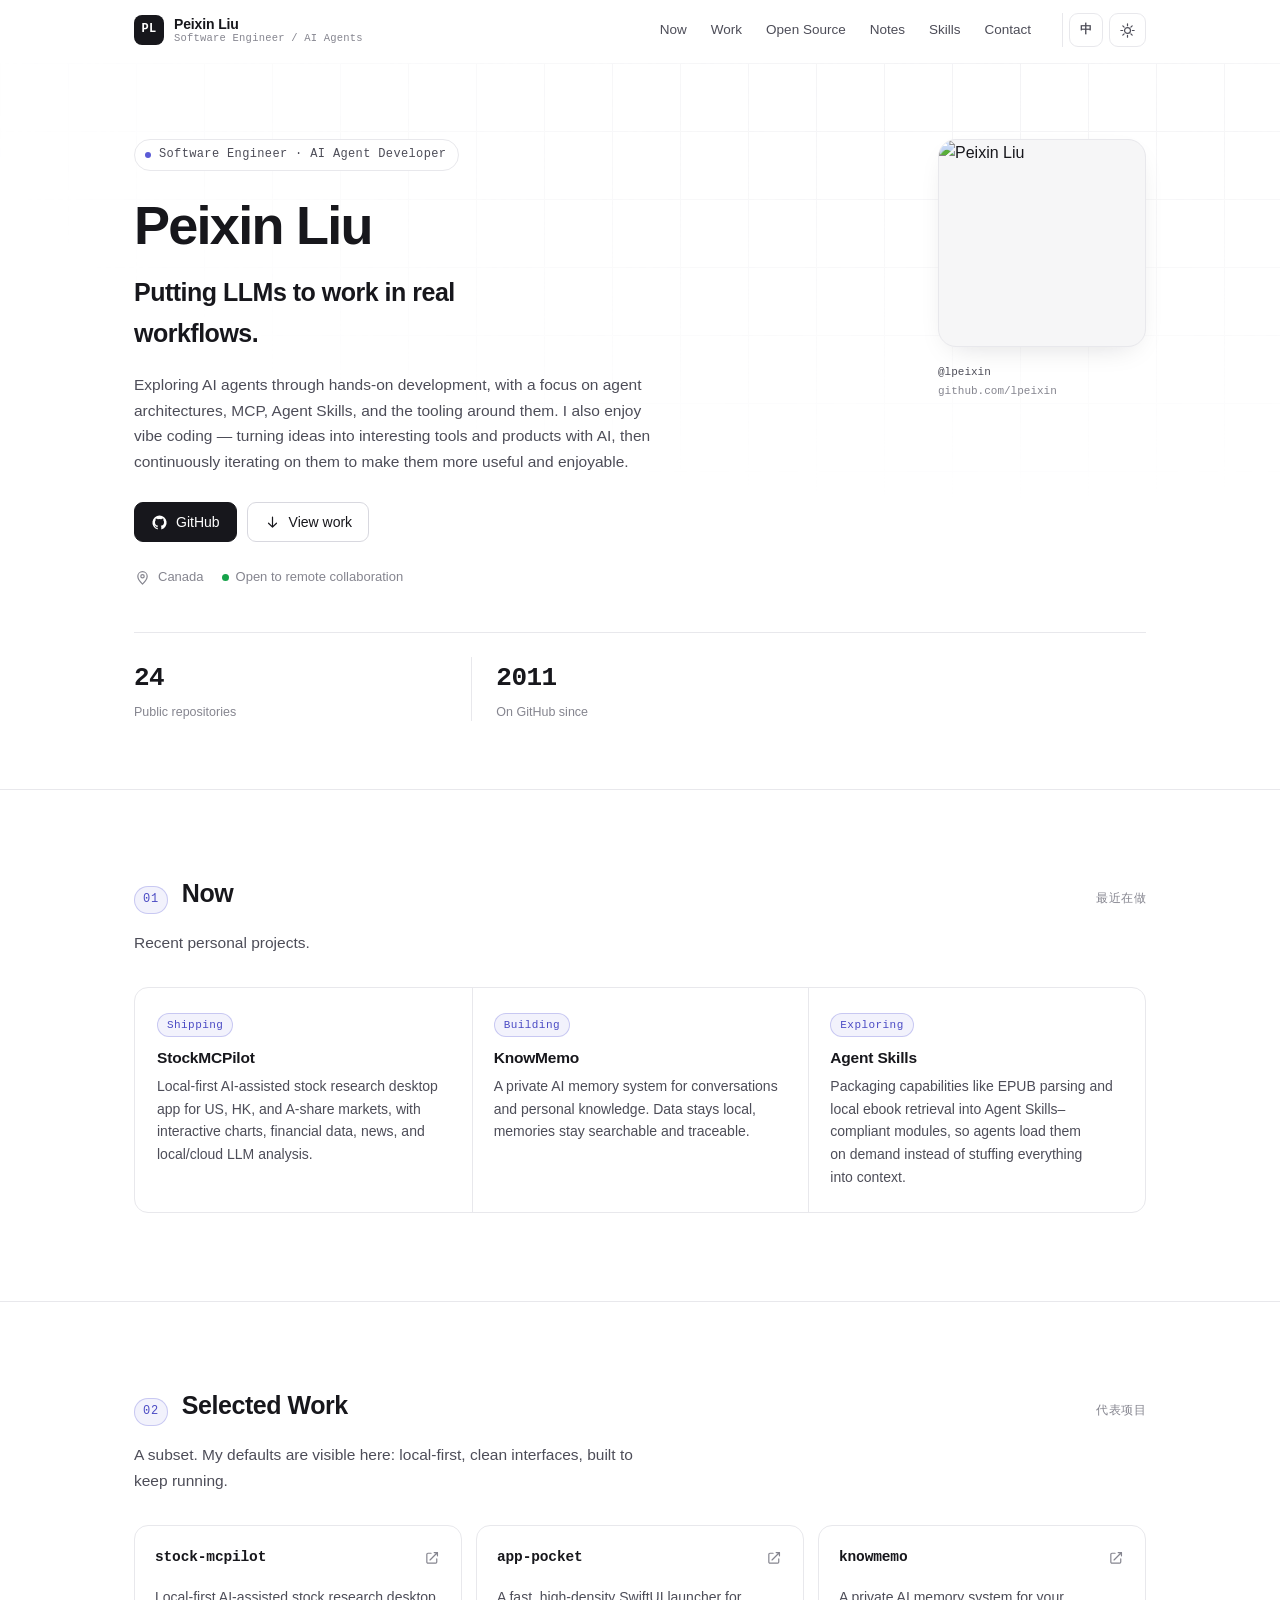
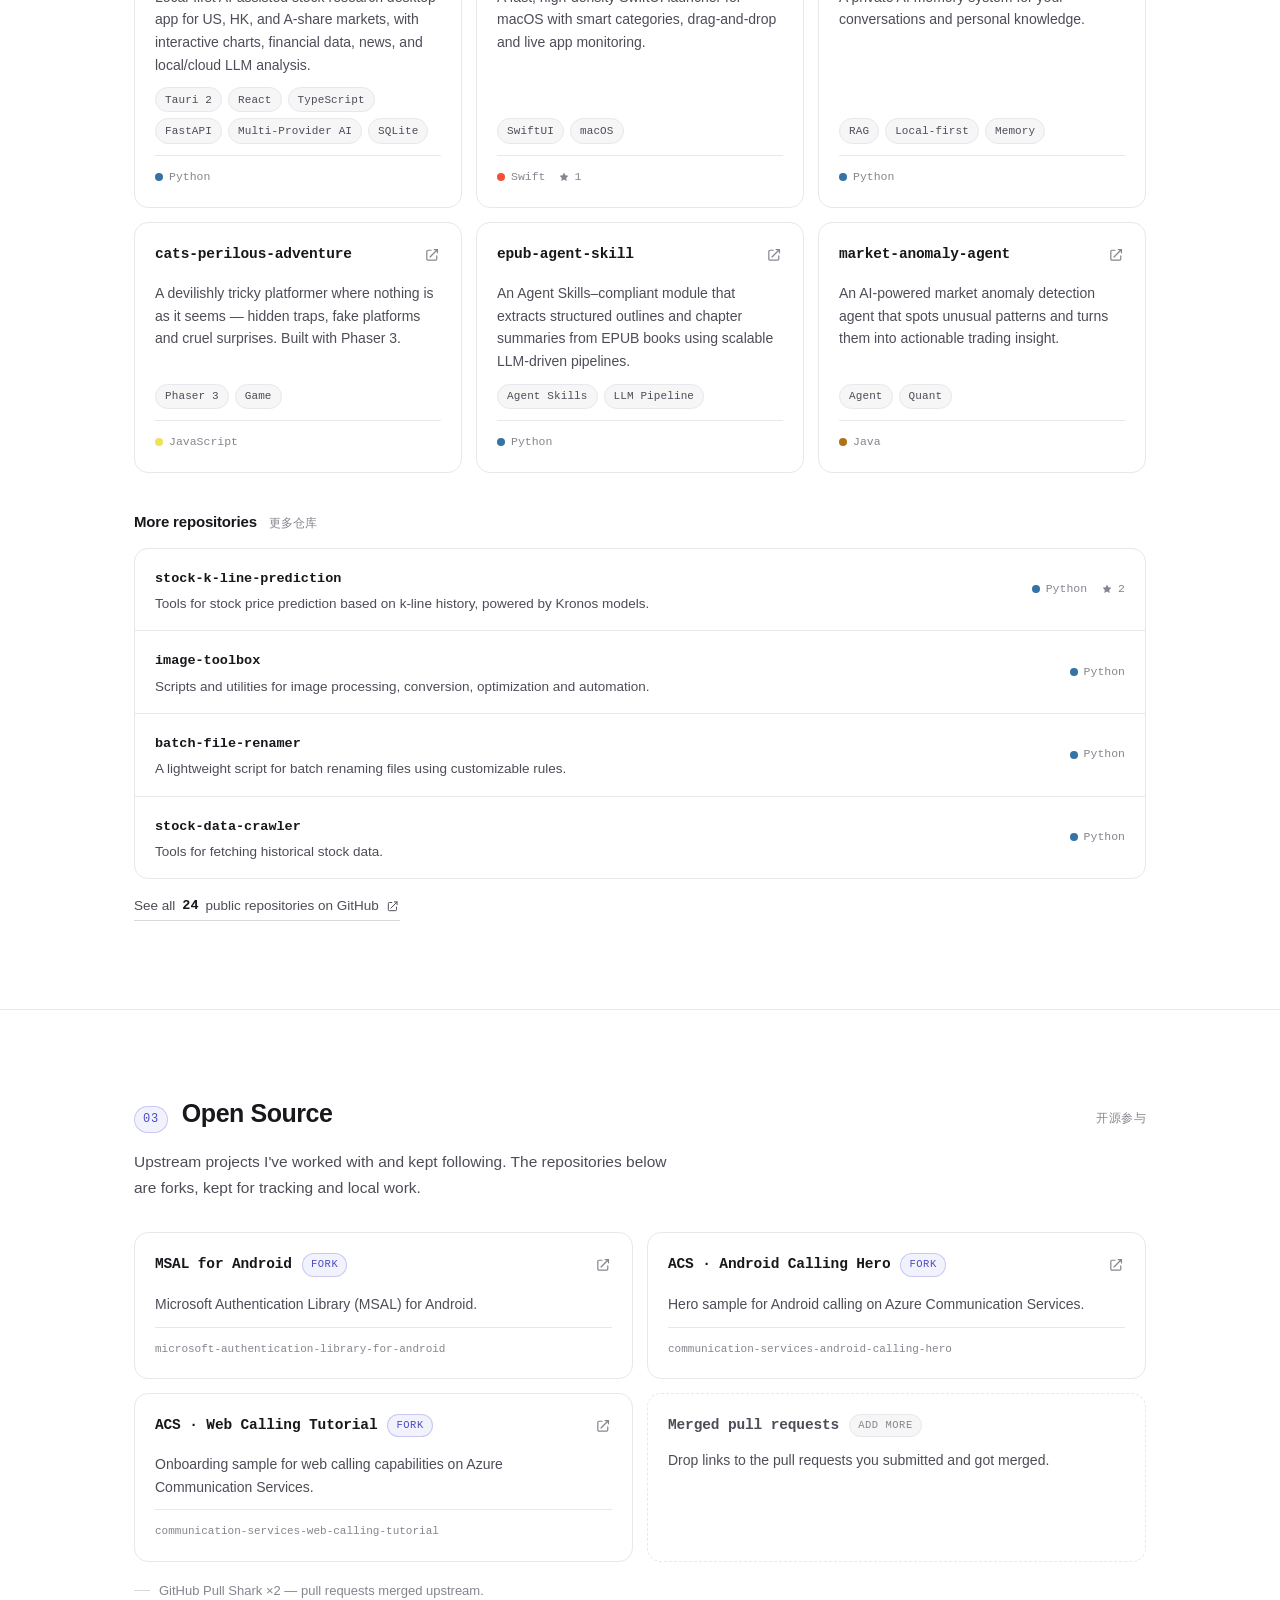
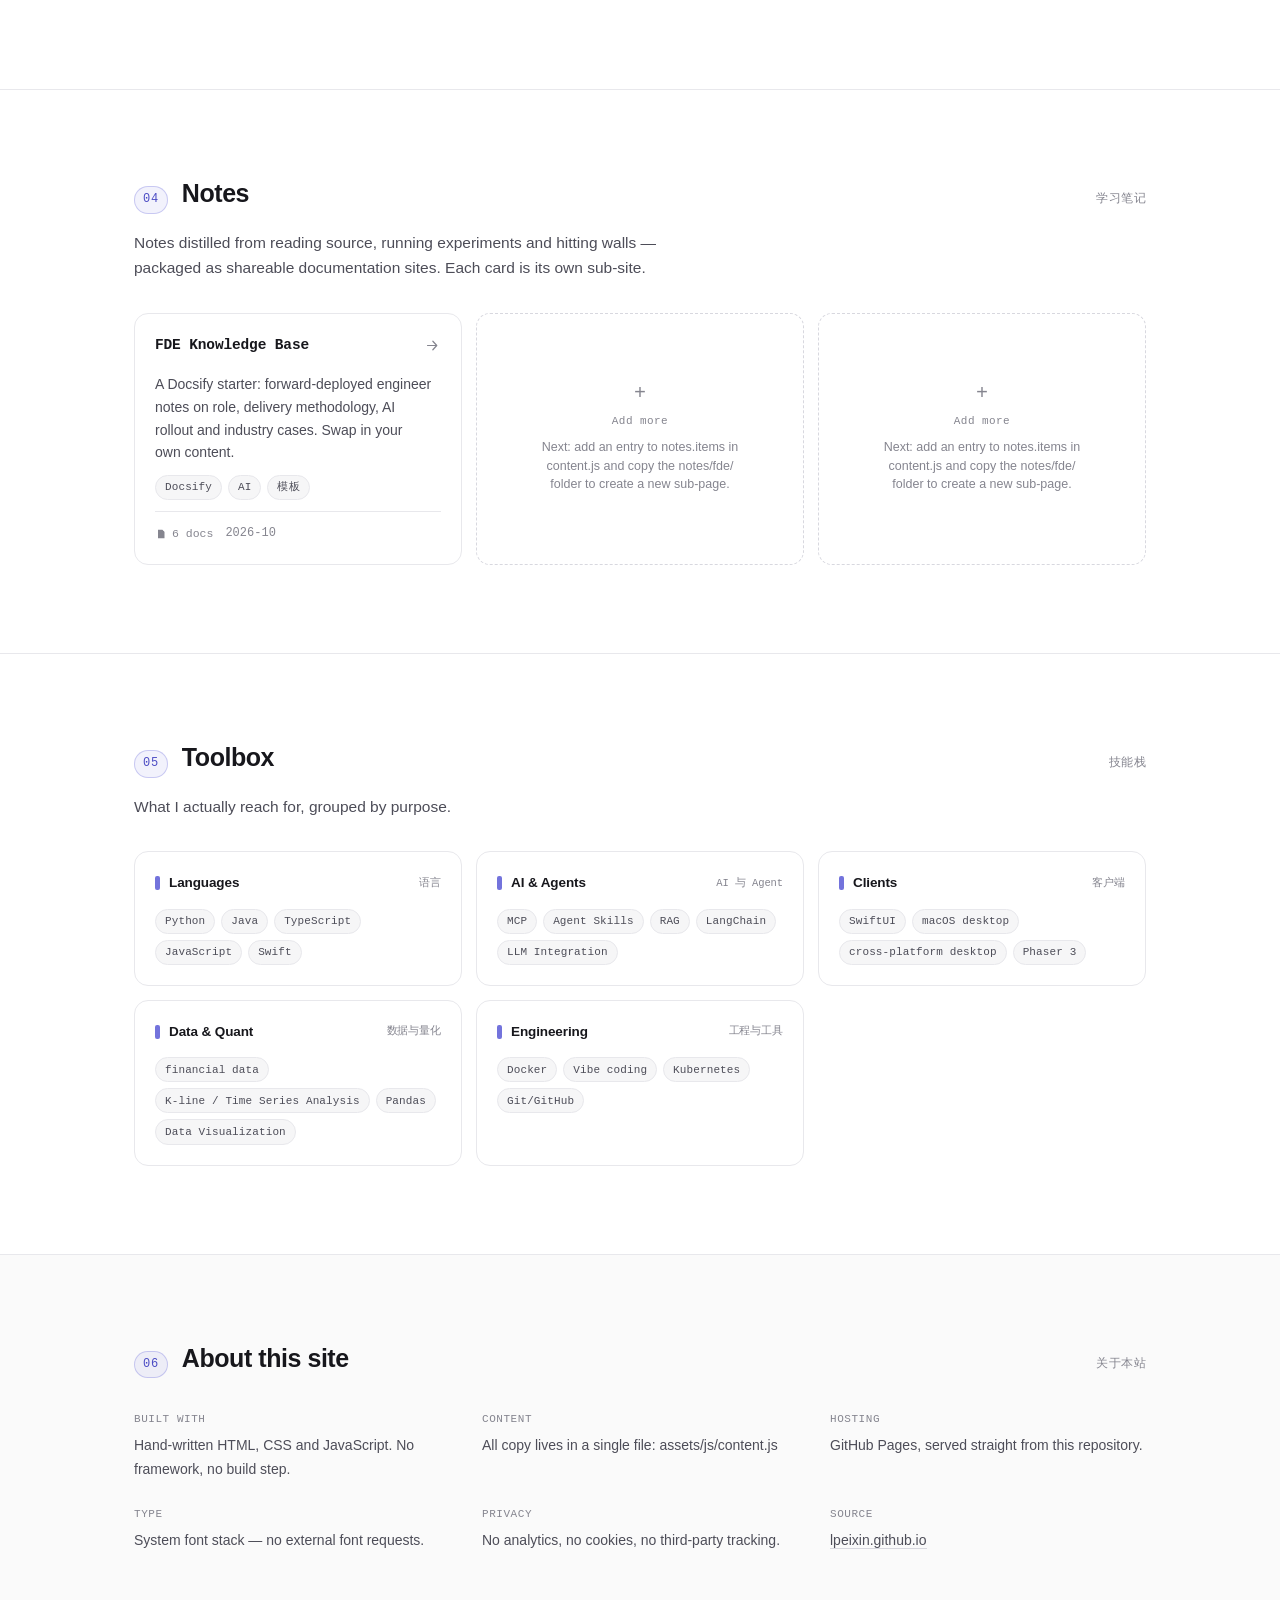
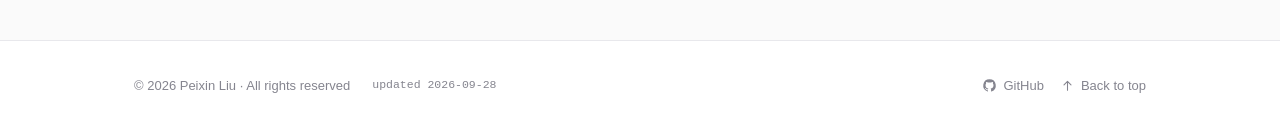
==== commit 0be766cd: "add goatcounter for pages" ====
--- a/index.html
+++ b/index.html
@@ -61,6 +61,9 @@
   } catch (e) {}
 })();
 </script>
+
+<!-- GoatCounter 访问统计：async 加载，不阻塞首屏，也不影响样式 -->
+<script data-goatcounter="https://lpeixin.goatcounter.com/count" async src="//gc.zgo.at/count.js"></script>
 </head>
 
 <body>
